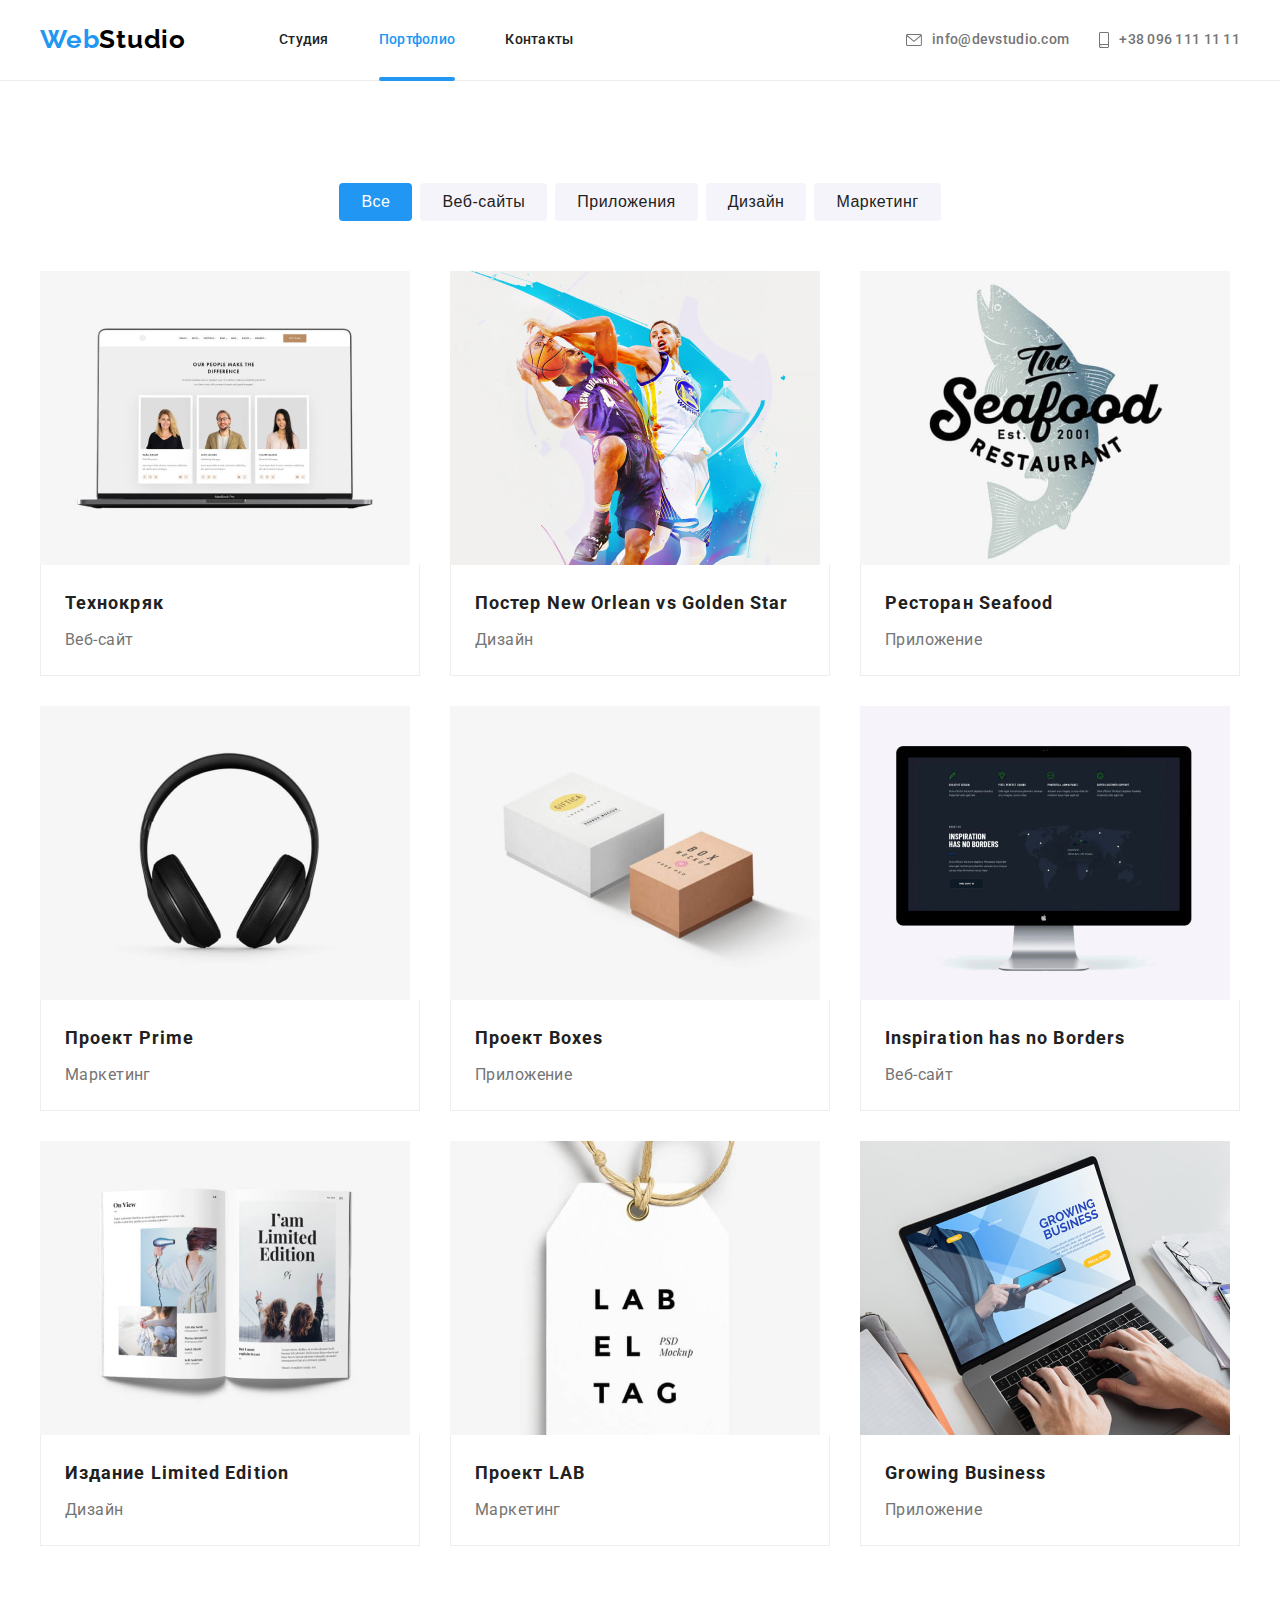
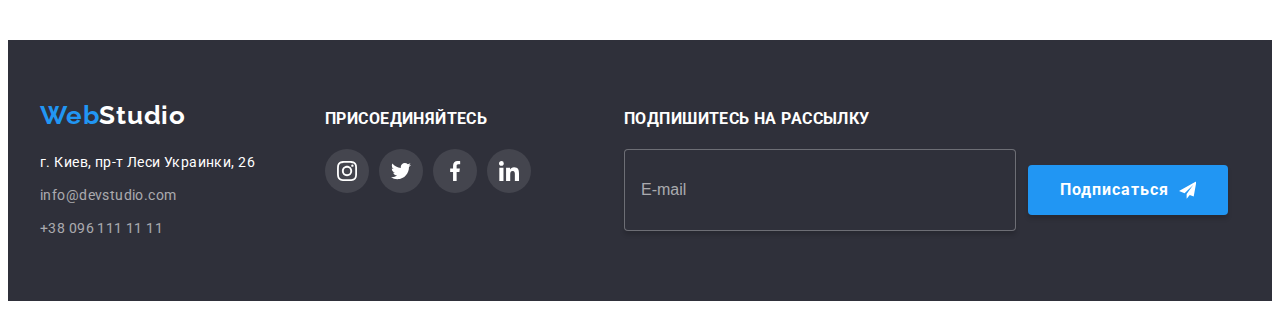
==== portfolio.html @ 5af69121 "Initial commit" ====
<!DOCTYPE html>
<html lang="ru">
  <head>
    <meta charset="UTF-8" />
    <meta http-equiv="X-UA-Compatible" content="IE=edge" />
    <meta name="viewport" content="width=device-width, initial-scale=1.0" />
    <title>Портфолио</title>
    <link rel="preconnect" href="https://fonts.googleapis.com" />
    <link rel="preconnect" href="https://fonts.gstatic.com" crossorigin />
    <link
      href="https://fonts.googleapis.com/css2?family=Raleway:wght@700&family=Roboto:wght@400;500;700;900&display=swap"
      rel="stylesheet"/>
    <link
      rel="stylesheet"
      href="https://cdnjs.cloudflare.com/ajax/libs/modern-normalize/1.1.0/modern-normalize.min.css"
      integrity="sha512-wpPYUAdjBVSE4KJnH1VR1HeZfpl1ub8YT/NKx4PuQ5NmX2tKuGu6U/JRp5y+Y8XG2tV+wKQpNHVUX03MfMFn9Q=="
      crossorigin="anonymous"
      referrerpolicy="no-referrer"/>
    <link rel="stylesheet" href="./css/styles.css">
  </head>
  <body>

    <!--Шапка страницы-->
    
    <header class="header">
      <div class="container main-nav flex">
        <nav class="navigation flex">
          <a href="./index.html" class="logo top">Web<span class="logo-header">Studio</span></a>
          <ul class="site-nav list flex">
            <li class="item"><a href="./index.html" class="navigation-link link ">Студия</a></li>
            <li class="item"><a href="./portfolio.html" class="navigation-link link header-current current">Портфолио</a></li>
            <li class="item"><a href="" class="navigation-link link">Контакты</a></li>
          </ul>
        </nav>
        <ul class="auth-nav list flex">
          <li class="item">
            <a class="header-contacts flex" href="mailto:info@devstudio.com" aria-label="Почта">
              <svg class="header-icon" width="16" height="12">
                <use href="./images/sprite.svg#envelope"></use>
              </svg>
              info@devstudio.com
            </a>
          </li>
          <li class="item">
            <a class="header-contacts flex" href="tel:+380961111111" aria-label="Телефон">
              <svg class="header-icon" width="10" height="16">
                <use href="./images/sprite.svg#smartphone"></use>
              </svg>
              +38 096 111 11 11
            </a>
          </li>
        </ul>
      </div>
    </header>
    <main>

      <!-- Portfolio-->

      <section class="section portfolio">

        <div class="container portfolio">
          <ul class="portfolio-section list flex">
            <li class="item"><button type="button" class="button current">Все</button></li>
            <li class="item"><button type="button" class="button">Веб-сайты</button></li>
            <li class="item"><button type="button" class="button">Приложения</button></li>
            <li class="item"><button type="button" class="button">Дизайн</button></li>
            <li class="item"><button type="button" class="button">Маркетинг</button></li>
          </ul>
      
      <h1 class="projects visually-hidden" >Проекты</h1> 
        <ul class="projects-title title flex">
          <li class="project-list">
            <a href="" class="project-link">
            <div class="card-thumb ">
              <img src="./images/portfolio/portfolio1.jpg" alt="Технокряк"  width="370" height="294" >
              <div class="card-overlay">
                <p class="text-card">Ресурс предлагает комплексные предложения с разным уровнем функционала и сервисов. Все это позволит посетителю получить исчерпывающие сведения о компании или частном лице.</p>
              </div>
            </div>
            
            <div class="project-card">
              <h2 class="title">Технокряк</h2>
              <p class="text">Веб-сайт</p>
            </div>
        
            </a>
          </li>
          <li class="project-list"> 
            <a href="" class="project-link">
            <div class="card-thumb">
              <img src="./images/portfolio/portfolio2.jpg" alt="Постер New Orlean vs Golden Star"  width="370" height="294" >
              <div class="card-overlay">
                <p class="text-card">Ресурс предлагает комплексные предложения с разным уровнем функционала и сервисов. Все это позволит посетителю получить исчерпывающие сведения о компании или частном лице.</p>
              </div>
            </div>  
           
            <div class="project-card">
              <h2 class="title">Постер New Orlean vs Golden Star</h2>
              <p class="text">Дизайн</p>
            </div>
          
            </a>
          </li>
          <li class="project-list"> 
            <a href="" class="project-link">
              <div class="card-thumb">
                <img src="./images/portfolio/portfolio3.jpg" alt="Ресторан Seafood"  width="370" height="294" >
                <div class="card-overlay">
                  <p class="text-card">Ресурс предлагает комплексные предложения с разным уровнем функционала и сервисов. Все это позволит посетителю получить исчерпывающие сведения о компании или частном лице.</p>
                </div>
              </div>
            
            <div class="project-card">
              <h2 class="title">Ресторан Seafood</h2>
              <p class="text">Приложение</p>
            </div>
    
        </a>
          </li>
          <li class="project-list"> 
            <a href="" class="project-link">
              <div class="card-thumb">
                <img src="./images/portfolio/portfolio4.jpg" alt="Проект Prime"  width="370" height="294" >
                <div class="card-overlay">
                  <p class="text-card">Ресурс предлагает комплексные предложения с разным уровнем функционала и сервисов. Все это позволит посетителю получить исчерпывающие сведения о компании или частном лице.</p>
                </div>
              </div>
            
            <div class="project-card">
              <h2 class="title">Проект Prime</h2>
              <p class="text">Маркетинг</p>
            </div>

        </a>
          </li>
          <li class="project-list"> 
            <a href="" class="project-link">
              <div class="card-thumb">
                <img src="./images/portfolio/portfolio5.jpg" alt="Проект Boxes"  width="370" height="294" >
                <div class="card-overlay">
                  <p class="text-card">Ресурс предлагает комплексные предложения с разным уровнем функционала и сервисов. Все это позволит посетителю получить исчерпывающие сведения о компании или частном лице.</p>
                </div>
              </div>
            
            <div class="project-card">
              <h2 class="title">Проект Boxes</h2>
              <p class="text">Приложение</p>
            </div>
   
        </a>
          </li>
          <li class="project-list"> 
            <a href="" class="project-link">
              <div class="card-thumb">
                <img src="./images/portfolio/portfolio6.jpg" alt="Inspiration has no Borders"  width="370" height="294" >
                <div class="card-overlay">
                  <p class="text-card">Ресурс предлагает комплексные предложения с разным уровнем функционала и сервисов. Все это позволит посетителю получить исчерпывающие сведения о компании или частном лице.</p>
                </div>
              </div>
            
            <div class="project-card">
              <h2 class="title">Inspiration has no Borders</h2>
              <p class="text">Веб-сайт</p>
            </div>
   
        </a>
          </li>
          <li class="project-list"> 
            <a href="" class="project-link">
              <div class="card-thumb">
                <img src="./images/portfolio/portfolio7.jpg" alt="Издание Limited Edition"  width="370" height="294" >
                <div class="card-overlay">
                  <p class="text-card">Ресурс предлагает комплексные предложения с разным уровнем функционала и сервисов. Все это позволит посетителю получить исчерпывающие сведения о компании или частном лице.</p>
                </div>
              </div>
            
            <div class="project-card">
              <h2 class="title">Издание Limited Edition</h2>
              <p class="text">Дизайн</p>
            </div>
    
        </a>
          </li>
          <li class="project-list"> 
            <a href="" class="project-link">
              <div class="card-thumb">
                <img src="./images/portfolio/portfolio8.jpg" alt="Проект LAB"  width="370" height="294" >
                <div class="card-overlay">
                  <p class="text-card">Ресурс предлагает комплексные предложения с разным уровнем функционала и сервисов. Все это позволит посетителю получить исчерпывающие сведения о компании или частном лице.</p>
                </div>
              </div>
            
            <div class="project-card">
              <h2 class="title">Проект LAB</h2>
              <p class="text">Маркетинг</p>
            </div>
     
        </a>
          </li>
          <li class="project-list"> 
            <a href="" class="project-link">
              <div class="card-thumb">
                <img src="./images/portfolio/portfolio9.jpg" alt="Growing Business"  width="370" height="294" >
                <div class="card-overlay">
                  <p class="text-card">Ресурс предлагает комплексные предложения с разным уровнем функционала и сервисов. Все это позволит посетителю получить исчерпывающие сведения о компании или частном лице.</p>
                </div>
              </div>
            
            <div class="project-card">
              <h2 class="title">Growing Business</h2>
              <p class="text">Приложение</p>
            </div>
        </a>
          </li>
        </ul>

        </div>
        
      </section>
    </main>

    <!--Подвал-->

    <footer class="footer">
      <div class="container container-footer flex">
        <div class="footer-contacts">
          <a href="./index.html" class="logo bottom">Web<span class="logo-footer">Studio</span> </a>
          <address class="address">
            <ul class="address-list list">
              <li class="item">
                <a
                  href="https://goo.gl/maps/zAYHQi1dGuUCyUKf9"
                  target="_blank"
                  rel="noreferrer noopener"
                  class="link"
                >
                  г. Киев, пр-т Леси Украинки, 26
                </a>
              </li>
              <li class="item">
                <a href="mailto:info@devstudio.com" class="list">info@devstudio.com</a>
              </li>
              <li class="item"><a href="tel:+380961111111" class="list">+38 096 111 11 11</a></li>
            </ul>
          </address>
        </div>
        <div class="footer socials">
          <h3 class="socials-title title">ПРИСОЕДИНЯЙТЕСЬ</h3>
          <ul class="socials-list list flex">
            <li class="socials-item">
              <a href="" class="socials-link flex" aria-label="Instagram-иконка">
                <svg class="socials-icon" width="20" height="20">
                  <use href="./images/sprite.svg#instagram"></use>
                </svg>
              </a>
            </li>
            <li class="socials-item">
              <a href="" class="socials-link flex" aria-label="Twitter-иконка">
                <svg class="socials-icon" width="20" height="20">
                  <use href="./images/sprite.svg#twitter"></use>
                </svg>
              </a>
            </li>
            <li class="socials-item">
              <a href="" class="socials-link flex" aria-label="Facebook-иконка">
                <svg class="socials-icon" width="20" height="20">
                  <use href="./images/sprite.svg#facebook"></use>
                </svg>
              </a>
            </li>
            <li class="socials-item">
              <a href="" class="socials-link flex" aria-label="linkedin-иконка">
                <svg class="socials-icon" width="20" height="20">
                  <use href="./images/sprite.svg#linkedin"></use>
                </svg>
              </a>
            </li>
          </ul>
        </div>
        <div class="footer-container">
          <h3 class="footer-form-title title">Подпишитесь на рассылку</h3>
          <form class="footer-form" name="footer-form">
            <label class="footer-label"></label>
            <input type="email" class="footer-input" name="footer-email" placeholder="E-mail">
            <button class="footer-button" type="submit">
              Подписаться
              <svg class="footer-form-icon" width="24" height="24">
                <use href="./images/sprite.svg#send"></use>
              </svg>
            </button>
          </form>
        </div>
     
      </div>
    </footer>
    <script>
      const { height: HeaderHeight } = document
        .querySelector(".header")
        .getBoundingClientRect();

      document.body.style.paddingTop = `${HeaderHeight}px`;
    </script>
    <script src="./js/modal.js"></script>
  </body>
</html>
---- css/styles.css ----
:root{
    /* Шрифты*/

    --font-family-logo: Raleway, sans-serif;
    --font-family-text: Roboto, sans-serif;

    /* Цвет текста */

    --primary-text-color: #212121;
    --title-text-color: #757575;
    --accent-color: #2196F3;
    --accent-white-color:  #FFFFFF;
    --footer-contacts-color: rgba(255, 255, 255, 0.6);
    --logo-text: #000000;

    /* Цвет фона */

    --primary-bgr-color:#2F303A;
    --secondary-bgr-color:#F5F4FA;
    --other-bgr-color: #E5E5E5; 
    --bgr-color-projects: #EEEEEE; 
    --color-button-hover: #188CE8;
    --line-color:#ECECEC;

    /* Карточки */
    --card-set-gap: 30px;

    /* Border */
    --border-icon:#AFB1B8;
    --border-modal: 1px solid rgba(33, 33, 33, 0.2);

    /* Иконки */
    --fill-icon: #AFB1B8;
    --fill-hover-color: #FFFFFF;
    --fill-bgr-hover:#2196F3;

    /* Анимация */
    --transition-duration: 250ms;
    --transition-timing-function: cubic-bezier(0.4, 0, 0.2, 1);

}

.container{
    width: 1200px;
    margin: 0 auto;
    padding: 0px 15px; 

}

body { color: var(--title-text-color);
    background-color:var(--accent-white-color);
    font-family: var(--font-family-text);
    letter-spacing: 0.03em;
    font-weight: 400;
    font-size: 14px;
    line-height: 1.14;

}

.list, .title, .text{
    list-style: none;
    margin: 0;
    padding: 0;
}
.section{
    padding-top: 94px;
    padding-bottom: 94px;
}
img{
    display: block;
    max-width: 100%;
    height: auto;
}
.logo, .link, .list{
    text-decoration: none;
}
/* Header */
.header{
    position: fixed;
    width: 100vw;
    top:0;
    left: 0;
    z-index: 5;

    background-color:var(--accent-white-color);
    border-bottom: 1px solid var(--line-color);
}


/* Логотип */


.logo{
    color:var(--accent-color) ;
    
    font-family: var(--font-family-logo);
    font-weight: 700;
    font-size: 26px;
    line-height: 1.19;
    letter-spacing: 0.03em;
}

.top{
    padding-top: 24px;
    padding-bottom: 25px;
    margin-right: 93px;

}

.logo-header{ color:var(--logo-text) ;}
.logo-footer{color:var(--accent-white-color) ; }

/* скрыть текст */

.visually-hidden {
    position: absolute;
    white-space: nowrap;
    width: 1px;
    height: 1px;
    overflow: hidden;
    border: 0;
    padding: 0;
    clip: rect(0 0 0 0);
    clip-path: inset(50%);
    margin: -1px;
  }

/* Навигация*/
.navigation{
    align-items: center;
}

.flex{
    display: flex;
}

.site-nav .item:not(:last-child){
    margin-right: 50px;

}

.navigation-link{
    position: relative;
    display: block;
    padding: 32px 0;

    color:var(--primary-text-color);
    font-weight: 500;
    letter-spacing: 0.02em;
    cursor: pointer;

    transition: color var(--transition-duration) var(--transition-timing-function);
}
.navigation-link:hover,
.navigation-link:focus {
    color:var(--accent-color);
}
.navigation-link.current{ 
    color: var(--accent-color);

}
/* Нижнє підчеркування */

.header-current::after{
    position: absolute;
    bottom: -1px;
    left: 0;


    content:'';
    display: block;
    width: 100%;
    height: 4px;
    background-color: var(--accent-color);
    border-radius: 2px;
}
/* Контакты*/

.auth-nav{
    margin-left: auto;
}

.auth-nav .item:not(:last-child){
    margin-right: 30px;
}


.header-contacts{
    padding: 32px 0;
    align-items: center;

    color: var(--title-text-color);
    text-decoration: none;
    font-weight: 500;
    letter-spacing: 0.02em;

    transition: color var(--transition-duration) var(--transition-timing-function);
}
.header-contacts:hover, 
.header-contacts:focus{
color: var(--accent-color);
}


.header-icon{
    fill: currentColor;
    margin-right: 10px;
    align-items: center;
    
}

/*Герой*/

.hero{
    max-width: 1600px;
    height: 600px;
    margin-left: auto;
    margin-right: auto;
    background-image:linear-gradient( rgba(47, 48, 58, 0.4), rgba(47, 48, 58, 0.4)), url(../images/hero/hero.jpg);
    background-repeat: no-repeat;
    background-position: center;
    background-size: cover;

    background-color: var(--primary-bgr-color);
    text-align: center;
    padding: 200px 0;
    
    

}
.hero-title{ 
    color: var(--accent-white-color);
    margin:0 auto 30px;
    width: 696px;

    font-weight: 900;
    font-size: 44px;
    line-height: 1.36;
    letter-spacing: 0.06em;
    text-transform: uppercase;
}
/* button */

.hero-button {
    min-width: 200px;
    display: inline-block;
    border-radius: 4px;
    padding: 10px 32px;
    border: none;
    box-shadow: 0px 4px 4px rgba(0, 0, 0, 0.15);

    color: var(--accent-white-color);
    background-color: var(--accent-color);
    cursor: pointer;
    font-family: var(--font-family-text);
    font-weight: 700;
    font-size: 16px;
    line-height: 1.88;
    align-items: center;
    letter-spacing: 0.06em;

    transition: background-color var(--transition-duration) var(--transition-timing-function);

}

.hero-button:hover,
.hero-button:focus { 
    background-color: var(--color-button-hover);
}

/* Модальное окно */

.backdrop{
    position: fixed;
    top: 0;
    left: 0;
    width: 100%;
    height: 100%;
    z-index: 7;

    background-color: rgba(0, 0, 0, 0.2);
    opacity: 1;

    transition: opacity var(--transition-duration) var(--transition-timing-function),
    visibility var(--transition-duration) var(--transition-timing-function);
   
}
.backdrop.is-hidden {
    opacity: 0;
    pointer-events: none;
    visibility: hidden;
}
.backdrop.is-hidden .modal{
    transform: translate(-50%, -50%) scale(0.5);
    opacity: 0;
}


.modal{
    position: absolute;
    top: 50%;
    left: 50%;
  
    width: 528px;
    height: 581px;

    background-color: var(--accent-white-color);
    border-radius: 4px;
    opacity: 1;

    transform: translate(-50%, -50%) scale(1.0);
    transition: transform var(--transition-duration) var(--transition-timing-function),
    opacity var(--transition-duration) var(--transition-timing-function);
    
}
.modal-button{
    position: absolute;
    top: 8px;
    right: 8px;

    display: flex;
    align-items: center;
    justify-content: center;
    padding: 0;

    width: 30px;
    height: 30px;

    border: 1px solid rgba(0, 0, 0, 0.1);
    border-radius: 50%;
    background-color: var(--accent-white-color);
    cursor: pointer;
    transition: color var(--transition-duration) var(--transition-timing-function);
    
}
.modal-button:hover,
.modal-button:focus{
    color: var(--accent-color);
    
}

.close-icon{
    fill: currentColor;
}

/* Формы */

.form{
   
    padding: 40px;

}

.modal-title{
    display: flex;
    justify-content: center;

    font-weight: 700;
    font-size: 20px;
    line-height: 1.15;
    text-align: center;
    color: var(--primary-text-color);

    margin-bottom: 12px;


}


.contact-form{
    display: flex;
    flex-direction: column;
    
}

.form-field{
    display: block;
    flex-direction: column;
    margin-bottom: 10px;

    transition: border-color var(--transition-duration) var(--transition-timing-function);
}


.form-label{
    display: block;
    text-align: left;
    font-weight: 400;
    font-size: 12px;
    line-height: 1.17;
    letter-spacing: 0.01em;
    margin-bottom: 5px;
}

.form-container{
    position: relative;
    display: block;
    /* display: flex; */
}

.form-input{
    display: block;
    width: 100%;
    height: 40px;
    padding: 12px 12px 12px 42px;

    color: var(--primary-text-color);
    border: var(--border-modal);
    border-radius: 4px;
    cursor: pointer;
    outline: transparent;
    transition: border-color var(--transition-duration) var(--transition-timing-function);
}


.form-field:hover .form-input,
.form-field:focus-within .form-input,
.form-comment:hover,
.form-comment:focus-within {
    border-color: var(--accent-color);   
}

.form-field:hover .modal-icon,
.form-field:focus-within .modal-icon{
    fill: var(--accent-color);
}


.modal-icon{
    position: absolute;
    top: 50%;
    left: 15px;
    cursor: pointer;
    transform: translateY(-50%);

    color: var(--primary-text-color);
    fill: currentColor;
    transition: fill var(--transition-duration) var(--transition-timing-function);
}


.form-comment{
    width: 100%;
    height: 120px;
    padding: 12px 16px;
    resize: none;
    border: var(--border-modal);
    border-radius: 4px;
    cursor: pointer;
    outline: transparent;
    transition: border var(--transition-duration) var(--transition-timing-function);
    
}
.form-comment::placeholder{
    color:rgba(117, 117, 117, 0.5);
}

/* Checkbox */

.form-checkbox{
    position: relative;
    display: flex;
    align-items: center;
    justify-content: center;
    cursor: pointer;
  
    margin-bottom: 30px;
}
.checkbox{
    position: absolute;
}

.vector-icon{
    display: inline-block;
    fill: var(--fill-hover-color);
    margin-right: 8px;

    border: 2px solid var(--primary-bgr-color);
    border-radius: 4px;
    transition: fill var(--transition-duration) var(--transition-timing-function),
    border-color var(--transition-duration) var(--transition-timing-function);
     
}
.checkbox:checked + .vector-icon{
    border-color: var(--fill-bgr-hover);
    background-color: var(--fill-bgr-hover);
    fill: var(--fill-hover-color);
    background-size: contain;
    background-origin:border-box;
}
.checkbox:hover ~ .vector-icon,
.checkbox:focus ~ .vector-icon{
    border-color: var(--fill-bgr-hover);
}

.checkbox-label{
    display: flex;
    align-items: center;
    justify-content: center;
    line-height: 1.71;
    color: var(--title-text-color);
    user-select: none;
}

.checkbox-link{
    color: var(--accent-color);
    text-decoration: underline;
}

/* Form-button */

.form-button{
display: inline-block;
width: 200px;
height: 50px;
align-items: center;
justify-content: center;
text-align: center;
border: none;
border-radius: 4px;
box-shadow: 0px 4px 4px rgba(0, 0, 0, 0.15);
padding: 10px 32px;
margin: auto;
cursor:pointer;

color: var(--accent-white-color);
background-color: var(--accent-color);

font-family: var(--font-family-text);
font-weight: 700;
font-size: 16px;
line-height: 1.88;
letter-spacing: 0.06em;

transition: background-color var(--transition-duration) var(--transition-timing-function);


}


.form-button:hover,
.form-button:focus { 
    background-color: var(--color-button-hover);
}



/* Особенности компании */

.section-title{
    color: var(--primary-text-color);
}
.feature-list .feature-title{
    color: var(--primary-text-color);
    font-weight: 700;
    font-size: 14px;
    text-transform: uppercase;
}

.feature-title{
    margin-bottom: 10px;
}


.feature-list .item:not(:last-child){
    margin-right: 30px;
}

.feature-list .text{
    color: var(--title-text-color);
    line-height: 1.71;

    width: 270px;
}
.feature-icon{
    display: flex;
    padding: 25px 100px;
    border-radius: 4px;
    margin-bottom: 30px;

    background-color: var(--secondary-bgr-color); 
    align-items: center;
    justify-content: center;
}

/* Чем мы занимаемся*/

.work {
    padding-top: 0;
}
.work-list{
    list-style: none;
}
.work-item{
    position: relative;
}
.work-item:not(:last-child){
    margin-right: 30px;
}

.work-title, .team-title { 
    margin-bottom: 50px;
    
    color: var(--primary-text-color);
    font-weight: 700;
    font-size: 36px;
    line-height: 1.17;
    text-align: center;
    }
.work-text{
    position: absolute;
    display: flex;
    font-weight: 700;

    width: 100%;
    height: 70px;
    margin: 0;
    bottom: 0;
    left: 0;

    align-items: center;
    justify-content: center;
    text-transform: uppercase;
    color: var(--accent-white-color);
    background-color: rgba(47, 48, 58, 0.8);
}


/* Наша команда */

.name-list{ 
    list-style: none;
}

.team { background-color: var(--secondary-bgr-color);}
.team-title{
    margin-bottom: 50px;
}

.name-title{ 
    margin-bottom: 10px;
}

.team-container{
    padding: 30px 0;
    text-align: center;
    border-radius: 0px 0px 4px 4px;
    background-color: var(--accent-white-color);
}

.name-list .item{
    box-shadow: 0px 1px 3px rgba(0, 0, 0, 0.12), 
    0px 1px 1px rgba(0, 0, 0, 0.14), 
    0px 2px 1px rgba(0, 0, 0, 0.2);
    border-radius: 0px 0px 4px 4px;
}

.name-list .item:not(:last-child){
    margin-right: 30px;
}

.name-list .name-title{ color: var(--primary-text-color);
    font-weight: 500;
    font-size: 16px;
    line-height: 1.19;
    }

.name-list .text{ color: var(--title-text-color);
    font-size: 16px;
    line-height: 1.19;

    margin-bottom: 16px;
}

/* Иконки */
.team-list{
    display: flex;
    justify-content: center;
    align-items: center;
}

.team-item:not(:last-child){
    margin-right: 10px;
}

.team-link{
  
    display: flex;
    align-items: center;
    justify-content: center;

    color: var(--fill-icon) ;
    
    width: 44px;
    height: 44px;
    border-radius: 50%;

    transition: color var(--transition-duration) var(--transition-timing-function),
    background-color var(--transition-duration) var(--transition-timing-function);
}
.team-link:hover, 
.team-link:focus{
    background-color: var(--fill-bgr-hover);
    color:var(--fill-hover-color);
}

.team-icon{
    fill: currentColor;
    transition: fill var(--transition-duration) var(--transition-timing-function);
}

    /* Постоянные клиенты */

.client-title{
    text-align: center;
    color: var(--primary-text-color);
    font-weight: 700;
    font-size: 36px;
    line-height: 1.17;

    margin-bottom: 50px;
}
.client-list{
    list-style: none;
    padding: 0;
    margin: 0;
}


.client-item:not(:last-child){
    margin-right: 30px;
}

.client-link{
    display: flex;
    color: var(--fill-icon);
    
    border: 1px solid var(--border-icon);
    border-radius: 4px;
    width: 170px;
    height: 92px;
    cursor: pointer;
    
    align-items: center;
    justify-content: center;
    transition: color var(--transition-duration) var(--transition-timing-function),
    border var(--transition-duration) var(--transition-timing-function);
   
}
.client-link:hover,
.client-link:focus{
    color:var(--fill-bgr-hover);
    border: 1px solid var(--fill-bgr-hover);
}

.client-icon{
    align-items: center;
    justify-content: center;
    fill: currentColor;
    transition: fill var(--transition-duration) var(--transition-timing-function);
}


    /* Футер */

.footer{
    padding: 60px 0;

    background-color: var(--primary-bgr-color);
}
.container-footer{
    align-items: baseline;
}
.footer-contacts{
    margin-right: 70px;
}
.address{
    margin-top: 20px;
}


.address-list .item:not(:last-child){
    margin-bottom: 9px;
}

.address-list{ 
   
    font-style: normal;
    list-style: none;
    line-height: 1.71;
}
.address-list .link{
    color: var(--accent-white-color);

    transition: color var(--transition-duration) var(--transition-timing-function);
   
}
.address-list .list{ color: var(--footer-contacts-color);
    text-decoration: none;
    
    transition: color var(--transition-duration) var(--transition-timing-function);
}

.address-list .link:hover,
.address-list .link:focus{ color: var(--accent-color);}


.address-list .list:hover,
.address-list .list:focus{ color: var(--accent-color);}

/* Socials-icon */
/* .footer-socials{
    margin-right: 93px;
} */

.socials{
    padding: 0;
    margin-right: 93px;
}


.socials-title{
    font-weight: 700; 
    color: var(--accent-white-color);
    text-transform: uppercase;

    margin-bottom: 20px;
}

.socials-item:not(:last-child){
    margin-right: 10px;
    
}
.socials-link{

    width: 44px;
    height: 44px;
    border-radius: 50%;
    background-color: rgba(255, 255, 255, 0.1);

    align-items: center;
    justify-content: center;

    transition: background-color var(--transition-duration) var(--transition-timing-function);
}
.socials-link:hover,
.socials-link:focus{
    background-color:var(--fill-bgr-hover);
}

.socials-icon{
    fill: var(--fill-hover-color);
}

/* Footer form */

.footer-form-title{
    display: block;
    font-weight: 700; 
    line-height: 1.14;
    color: var(--accent-white-color);
    text-transform: uppercase;
    margin-bottom: 20px;
   
}
.footer-form{
    display: flex;
    align-items: center;
    /* margin: 0;
    padding: 0; */
}

.footer-input{
    width: 358px;
    height: 50px;
    margin-right: 12px;
    padding: 15px 16px;

    font-size: 16px;
    line-height: 1.25;
    
    color: var(--accent-white-color);
    background-color: var(--primary-bgr-color);
    cursor: pointer;
    outline: transparent;


    border: 1px solid rgba(255, 255, 255, 0.3);
    box-shadow: 0px 4px 4px rgba(0, 0, 0, 0.15);
    border-radius: 4px;
    transition: border var(--transition-duration) var(--transition-timing-function);
}
.footer-input:hover,
.footer-input:focus{
    border-color: var(--color-button-hover);
}

.footer-input::placeholder{
        color: rgba(255, 255, 255, 0.6);
}


.footer-button{
    display: flex;
    align-items: center;
    justify-content: center;
    width: 200px;
    height: 50px;
    
    border-radius: 4px;
    padding: 10px 32px;
    border: none;
    box-shadow: 0px 4px 4px rgba(0, 0, 0, 0.15);

    color: var(--accent-white-color);
    background-color: var(--accent-color);
    cursor: pointer;
    font-family: var(--font-family-text);
    font-weight: 700;
    font-size: 16px;
    line-height: 1.88;
    align-items: center;
    letter-spacing: 0.06em;

    transition: background-color var(--transition-duration) var(--transition-timing-function);

}

.footer-button:hover,
.footer-button:focus { 
    background-color: var(--color-button-hover);
}
.footer-form-icon{
    margin-left: 10px;
    fill: currentColor;
}

/* Portfolio */

.portfolio-section {
    margin-bottom: 50px;
    justify-content: center;
}

.portfolio-section .item:not(:last-child){
    margin-right: 8px;
}

.portfolio-section .button{ color: var(--primary-text-color);
    border-radius: 4px;
    padding: 6px 22px;
    border: none;
    cursor: pointer;
    letter-spacing: 0.03em;
    
    background-color: var(--secondary-bgr-color);
    font-weight: 500;
    font-size: 16px;
    line-height: 1.62;

    transition: color var(--transition-duration) var(--transition-timing-function),
    background-color var(--transition-duration) var(--transition-timing-function),
    box-shadow var(--transition-duration) var(--transition-timing-function);
}

.portfolio-section .button:hover, 
.portfolio-section .button:focus { color: var(--accent-white-color);
    background-color: var(--accent-color);
    box-shadow: 0px 3px 1px rgba(0, 0, 0, 0.1), 0px 1px 2px rgba(0, 0, 0, 0.08), 0px 2px 2px rgba(0, 0, 0, 0.12);}

.portfolio-section .button.current {  color: var(--accent-white-color);
    background-color: var(--accent-color);}

.projects-title {
    flex-wrap: wrap;
   
}

.project-list{
    flex-basis: calc((100% - 60px) /3);
    margin-right: 30px;
    margin-bottom: 30px;

    background-color: var(--accent-white-color);
}

.project-list:nth-child(3n){
    margin-right: 0;
}

.project-list:nth-last-child(-n + 3){
    margin-bottom: 0;
}

.project-list .project-link {
    text-decoration: none;
}

.project-list .title { color: var(--primary-text-color);
    font-weight: 700;
    font-size: 18px;
    line-height: 2;
    letter-spacing: 0.06em;
}

.project-list .text { color: var(--title-text-color);
    font-size: 16px;
    line-height: 1.88;
}



.project-link{
    display: block;

    transition: box-shadow var(--transition-duration) var(--transition-timing-function);
    
}

.project-link:hover,
.project-link:focus{
    box-shadow: 0px 1px 1px rgba(0, 0, 0, 0.12), 0px 4px 4px rgba(0, 0, 0, 0.06), 1px 4px 6px rgba(0, 0, 0, 0.16);
}

.project-link:hover .card-overlay,
.project-link:focus .card-overlay{
    transform: translateY(0);
}
/* Card-thumb*/

.card-thumb{
    position: relative;
    overflow: hidden;

}


.card-overlay{
    position: absolute;
    top: 0;
    left: 0;

    width: 100%;
    height: 100%;
    padding: 63px 24px;


    display: flex;
    align-items: center;
    justify-content: center;

    color: var(--accent-white-color);
    background-color: rgba(33, 150, 243, 0.9);

    transform: translateY(100%);
    transition: transform var(--transition-duration) var(--transition-timing-function);

}

.text-card{
    margin: 0;

    font-size: 18px;
    line-height: 1.55;
    
}

.project-card{
    padding: 20px 24px;
    border-right: 1px solid var(--bgr-color-projects);
    border-bottom: 1px solid var(--bgr-color-projects);
    border-left: 1px solid var(--bgr-color-projects);
}

.project-card .title{
    margin-bottom: 4px;
}
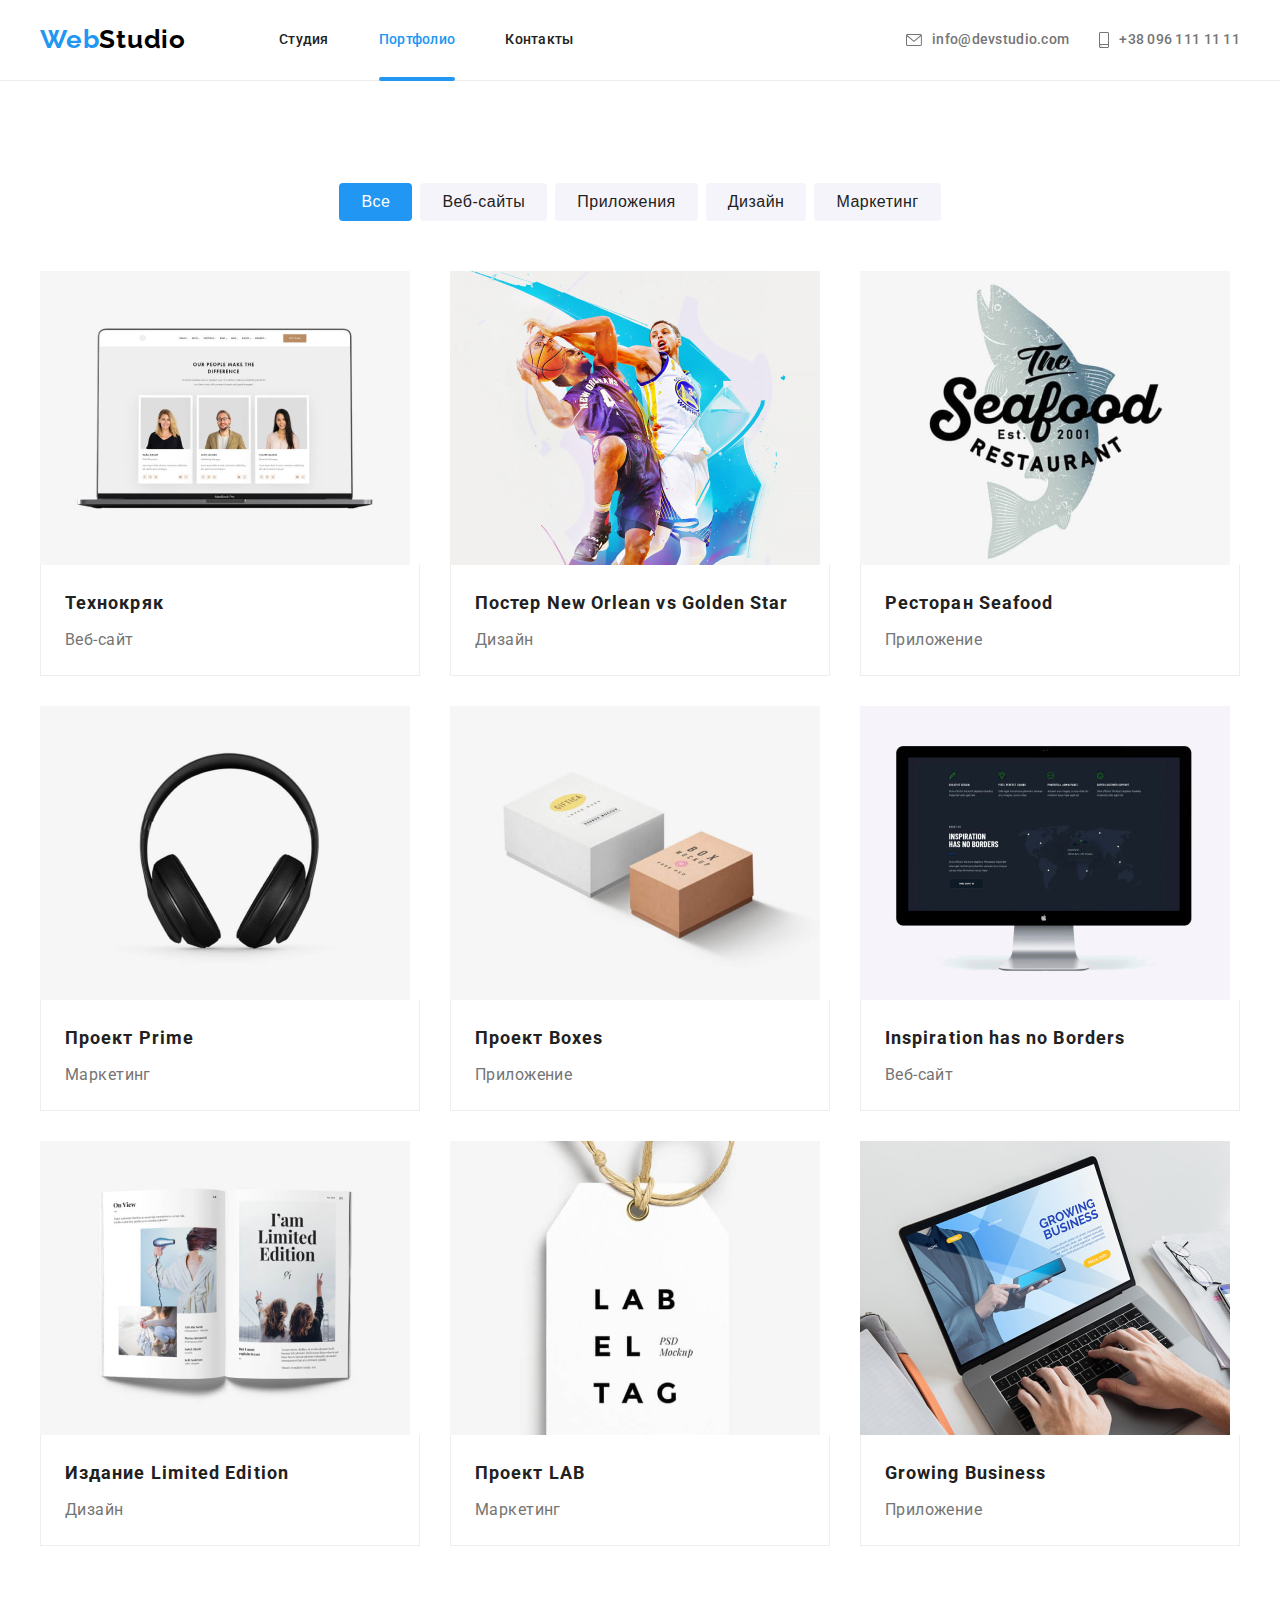
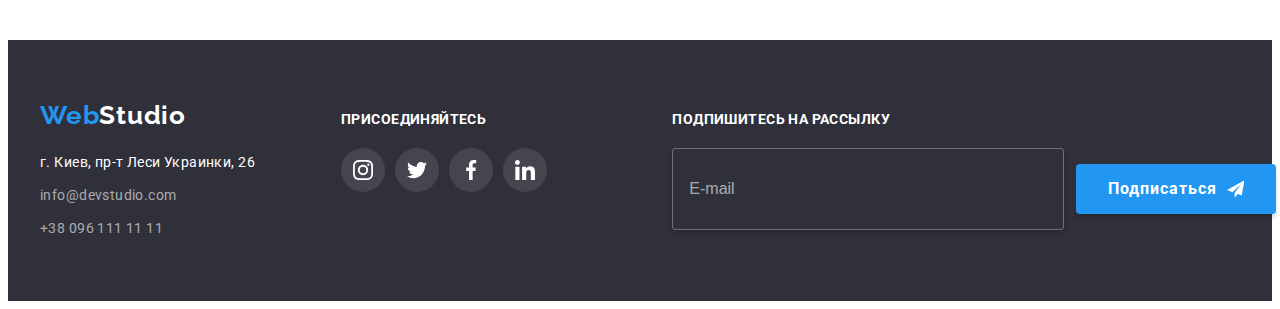
==== commit 532a1a30: "Використала методологію БЕМ" ====
--- a/portfolio.html
+++ b/portfolio.html
@@ -23,27 +23,27 @@
     <!--Шапка страницы-->
     
     <header class="header">
-      <div class="container main-nav flex">
-        <nav class="navigation flex">
-          <a href="./index.html" class="logo top">Web<span class="logo-header">Studio</span></a>
-          <ul class="site-nav list flex">
-            <li class="item"><a href="./index.html" class="navigation-link link ">Студия</a></li>
-            <li class="item"><a href="./portfolio.html" class="navigation-link link header-current current">Портфолио</a></li>
-            <li class="item"><a href="" class="navigation-link link">Контакты</a></li>
+      <div class="container header__container">
+        <nav class="navigation">
+          <a href="./index.html" class="navigation__logo navigation__logo--top">Web<span class="navigation__logo navigation__logo--header">Studio</span></a>
+          <ul class="navigation__list list">
+            <li class="navigation__item"><a href="./index.html" class="navigation__link link ">Студия</a></li>
+            <li class="navigation__item"><a href="./portfolio.html" class="navigation__link link navigation__link--header-current current">Портфолио</a></li>
+            <li class="navigation__item"><a href="" class="navigation__link link">Контакты</a></li>
           </ul>
         </nav>
-        <ul class="auth-nav list flex">
-          <li class="item">
-            <a class="header-contacts flex" href="mailto:info@devstudio.com" aria-label="Почта">
-              <svg class="header-icon" width="16" height="12">
+        <ul class="auth-nav list">
+          <li class="auth-nav__item">
+            <a class="auth-nav__link" href="mailto:info@devstudio.com" aria-label="Почта">
+              <svg class="auth-nav__icon" width="16" height="12">
                 <use href="./images/sprite.svg#envelope"></use>
               </svg>
               info@devstudio.com
             </a>
           </li>
-          <li class="item">
-            <a class="header-contacts flex" href="tel:+380961111111" aria-label="Телефон">
-              <svg class="header-icon" width="10" height="16">
+          <li class="auth-nav__item">
+            <a class="auth-nav__link" href="tel:+380961111111" aria-label="Телефон">
+              <svg class="auth-nav__icon" width="10" height="16">
                 <use href="./images/sprite.svg#smartphone"></use>
               </svg>
               +38 096 111 11 11
@@ -58,157 +58,157 @@
 
       <section class="section portfolio">
 
-        <div class="container portfolio">
+        <div class="container">
           <ul class="portfolio-section list flex">
-            <li class="item"><button type="button" class="button current">Все</button></li>
-            <li class="item"><button type="button" class="button">Веб-сайты</button></li>
-            <li class="item"><button type="button" class="button">Приложения</button></li>
-            <li class="item"><button type="button" class="button">Дизайн</button></li>
-            <li class="item"><button type="button" class="button">Маркетинг</button></li>
+            <li class="portfolio-section__item"><button type="button" class="portfolio-section__button portfolio-section__button--current">Все</button></li>
+            <li class="portfolio-section__item"><button type="button" class="portfolio-section__button">Веб-сайты</button></li>
+            <li class="portfolio-section__item"><button type="button" class="portfolio-section__button">Приложения</button></li>
+            <li class="portfolio-section__item"><button type="button" class="portfolio-section__button">Дизайн</button></li>
+            <li class="portfolio-section__item"><button type="button" class="portfolio-section__button">Маркетинг</button></li>
           </ul>
       
       <h1 class="projects visually-hidden" >Проекты</h1> 
-        <ul class="projects-title title flex">
-          <li class="project-list">
-            <a href="" class="project-link">
-            <div class="card-thumb ">
+        <ul class="projects__title title flex">
+          <li class="projects__list">
+            <a href="" class="projects__link">
+            <div class="card-thumb">
               <img src="./images/portfolio/portfolio1.jpg" alt="Технокряк"  width="370" height="294" >
-              <div class="card-overlay">
-                <p class="text-card">Ресурс предлагает комплексные предложения с разным уровнем функционала и сервисов. Все это позволит посетителю получить исчерпывающие сведения о компании или частном лице.</p>
-              </div>
-            </div>
-            
-            <div class="project-card">
-              <h2 class="title">Технокряк</h2>
-              <p class="text">Веб-сайт</p>
+              <div class="card-thumb__card-overlay">
+                <p class="card-thumb__text-card">Ресурс предлагает комплексные предложения с разным уровнем функционала и сервисов. Все это позволит посетителю получить исчерпывающие сведения о компании или частном лице.</p>
+              </div>
+            </div>
+            
+            <div class="project-card">
+              <h2 class="project-card__title">Технокряк</h2>
+              <p class="project-card__text">Веб-сайт</p>
             </div>
         
             </a>
           </li>
-          <li class="project-list"> 
-            <a href="" class="project-link">
+          <li class="projects__list"> 
+            <a href="" class="projects__link">
             <div class="card-thumb">
               <img src="./images/portfolio/portfolio2.jpg" alt="Постер New Orlean vs Golden Star"  width="370" height="294" >
-              <div class="card-overlay">
-                <p class="text-card">Ресурс предлагает комплексные предложения с разным уровнем функционала и сервисов. Все это позволит посетителю получить исчерпывающие сведения о компании или частном лице.</p>
+              <div class="card-thumb__card-overlay">
+                <p class="card-thumb__text-card">Ресурс предлагает комплексные предложения с разным уровнем функционала и сервисов. Все это позволит посетителю получить исчерпывающие сведения о компании или частном лице.</p>
               </div>
             </div>  
            
             <div class="project-card">
-              <h2 class="title">Постер New Orlean vs Golden Star</h2>
-              <p class="text">Дизайн</p>
+              <h2 class="project-card__title">Постер New Orlean vs Golden Star</h2>
+              <p class="project-card__text">Дизайн</p>
             </div>
           
             </a>
           </li>
-          <li class="project-list"> 
-            <a href="" class="project-link">
+          <li class="projects__list"> 
+            <a href="" class="projects__link">
               <div class="card-thumb">
                 <img src="./images/portfolio/portfolio3.jpg" alt="Ресторан Seafood"  width="370" height="294" >
-                <div class="card-overlay">
-                  <p class="text-card">Ресурс предлагает комплексные предложения с разным уровнем функционала и сервисов. Все это позволит посетителю получить исчерпывающие сведения о компании или частном лице.</p>
-                </div>
-              </div>
-            
-            <div class="project-card">
-              <h2 class="title">Ресторан Seafood</h2>
-              <p class="text">Приложение</p>
+                <div class="card-thumb__card-overlay">
+                  <p class="card-thumb__text-card">Ресурс предлагает комплексные предложения с разным уровнем функционала и сервисов. Все это позволит посетителю получить исчерпывающие сведения о компании или частном лице.</p>
+                </div>
+              </div>
+            
+            <div class="project-card">
+              <h2 class="project-card__title">Ресторан Seafood</h2>
+              <p class="project-card__text">Приложение</p>
             </div>
     
         </a>
           </li>
-          <li class="project-list"> 
-            <a href="" class="project-link">
+          <li class="projects__list"> 
+            <a href="" class="projects__link">
               <div class="card-thumb">
                 <img src="./images/portfolio/portfolio4.jpg" alt="Проект Prime"  width="370" height="294" >
-                <div class="card-overlay">
-                  <p class="text-card">Ресурс предлагает комплексные предложения с разным уровнем функционала и сервисов. Все это позволит посетителю получить исчерпывающие сведения о компании или частном лице.</p>
-                </div>
-              </div>
-            
-            <div class="project-card">
-              <h2 class="title">Проект Prime</h2>
-              <p class="text">Маркетинг</p>
-            </div>
-
-        </a>
-          </li>
-          <li class="project-list"> 
-            <a href="" class="project-link">
+                <div class="card-thumb__card-overlay">
+                  <p class="card-thumb__text-card">Ресурс предлагает комплексные предложения с разным уровнем функционала и сервисов. Все это позволит посетителю получить исчерпывающие сведения о компании или частном лице.</p>
+                </div>
+              </div>
+            
+            <div class="project-card">
+              <h2 class="project-card__title">Проект Prime</h2>
+              <p class="project-card__text">Маркетинг</p>
+            </div>
+
+        </a>
+          </li>
+          <li class="projects__list"> 
+            <a href="" class="projects__link">
               <div class="card-thumb">
                 <img src="./images/portfolio/portfolio5.jpg" alt="Проект Boxes"  width="370" height="294" >
-                <div class="card-overlay">
-                  <p class="text-card">Ресурс предлагает комплексные предложения с разным уровнем функционала и сервисов. Все это позволит посетителю получить исчерпывающие сведения о компании или частном лице.</p>
-                </div>
-              </div>
-            
-            <div class="project-card">
-              <h2 class="title">Проект Boxes</h2>
-              <p class="text">Приложение</p>
+                <div class="card-thumb__card-overlay">
+                  <p class="card-thumb__text-card">Ресурс предлагает комплексные предложения с разным уровнем функционала и сервисов. Все это позволит посетителю получить исчерпывающие сведения о компании или частном лице.</p>
+                </div>
+              </div>
+            
+            <div class="project-card">
+              <h2 class="project-card__title">Проект Boxes</h2>
+              <p class="project-card__text">Приложение</p>
             </div>
    
         </a>
           </li>
-          <li class="project-list"> 
-            <a href="" class="project-link">
+          <li class="projects__list"> 
+            <a href="" class="projects__link">
               <div class="card-thumb">
                 <img src="./images/portfolio/portfolio6.jpg" alt="Inspiration has no Borders"  width="370" height="294" >
-                <div class="card-overlay">
-                  <p class="text-card">Ресурс предлагает комплексные предложения с разным уровнем функционала и сервисов. Все это позволит посетителю получить исчерпывающие сведения о компании или частном лице.</p>
-                </div>
-              </div>
-            
-            <div class="project-card">
-              <h2 class="title">Inspiration has no Borders</h2>
-              <p class="text">Веб-сайт</p>
+                <div class="card-thumb__card-overlay">
+                  <p class="card-thumb__text-card">Ресурс предлагает комплексные предложения с разным уровнем функционала и сервисов. Все это позволит посетителю получить исчерпывающие сведения о компании или частном лице.</p>
+                </div>
+              </div>
+            
+            <div class="project-card">
+              <h2 class="project-card__title">Inspiration has no Borders</h2>
+              <p class="project-card__text">Веб-сайт</p>
             </div>
    
         </a>
           </li>
-          <li class="project-list"> 
-            <a href="" class="project-link">
+          <li class="projects__list"> 
+            <a href="" class="projects__link">
               <div class="card-thumb">
                 <img src="./images/portfolio/portfolio7.jpg" alt="Издание Limited Edition"  width="370" height="294" >
-                <div class="card-overlay">
-                  <p class="text-card">Ресурс предлагает комплексные предложения с разным уровнем функционала и сервисов. Все это позволит посетителю получить исчерпывающие сведения о компании или частном лице.</p>
-                </div>
-              </div>
-            
-            <div class="project-card">
-              <h2 class="title">Издание Limited Edition</h2>
-              <p class="text">Дизайн</p>
+                <div class="card-thumb__card-overlay">
+                  <p class="card-thumb__text-card">Ресурс предлагает комплексные предложения с разным уровнем функционала и сервисов. Все это позволит посетителю получить исчерпывающие сведения о компании или частном лице.</p>
+                </div>
+              </div>
+            
+            <div class="project-card">
+              <h2 class="project-card__title">Издание Limited Edition</h2>
+              <p class="project-card__text">Дизайн</p>
             </div>
     
         </a>
           </li>
-          <li class="project-list"> 
-            <a href="" class="project-link">
+          <li class="projects__list"> 
+            <a href="" class="projects__link">
               <div class="card-thumb">
                 <img src="./images/portfolio/portfolio8.jpg" alt="Проект LAB"  width="370" height="294" >
-                <div class="card-overlay">
-                  <p class="text-card">Ресурс предлагает комплексные предложения с разным уровнем функционала и сервисов. Все это позволит посетителю получить исчерпывающие сведения о компании или частном лице.</p>
-                </div>
-              </div>
-            
-            <div class="project-card">
-              <h2 class="title">Проект LAB</h2>
-              <p class="text">Маркетинг</p>
+                <div class="card-thumb__card-overlay">
+                  <p class="card-thumb__text-card">Ресурс предлагает комплексные предложения с разным уровнем функционала и сервисов. Все это позволит посетителю получить исчерпывающие сведения о компании или частном лице.</p>
+                </div>
+              </div>
+            
+            <div class="project-card">
+              <h2 class="project-card__title">Проект LAB</h2>
+              <p class="project-card__text">Маркетинг</p>
             </div>
      
         </a>
           </li>
-          <li class="project-list"> 
-            <a href="" class="project-link">
+          <li class="projects__list"> 
+            <a href="" class="projects__link">
               <div class="card-thumb">
                 <img src="./images/portfolio/portfolio9.jpg" alt="Growing Business"  width="370" height="294" >
-                <div class="card-overlay">
-                  <p class="text-card">Ресурс предлагает комплексные предложения с разным уровнем функционала и сервисов. Все это позволит посетителю получить исчерпывающие сведения о компании или частном лице.</p>
-                </div>
-              </div>
-            
-            <div class="project-card">
-              <h2 class="title">Growing Business</h2>
-              <p class="text">Приложение</p>
+                <div class="card-thumb__card-overlay">
+                  <p class="card-thumb__text-card">Ресурс предлагает комплексные предложения с разным уровнем функционала и сервисов. Все это позволит посетителю получить исчерпывающие сведения о компании или частном лице.</p>
+                </div>
+              </div>
+            
+            <div class="project-card">
+              <h2 class="project-card__title">Growing Business</h2>
+              <p class="project-card__text">Приложение</p>
             </div>
         </a>
           </li>
@@ -222,69 +222,70 @@
     <!--Подвал-->
 
     <footer class="footer">
-      <div class="container container-footer flex">
-        <div class="footer-contacts">
-          <a href="./index.html" class="logo bottom">Web<span class="logo-footer">Studio</span> </a>
-          <address class="address">
+      <div class="footer__container container">
+        <div class="footer__contacts">
+          <a href="./index.html" class="navigation__logo">Web<span class="navigation__logo navigation__logo--footer">Studio</span> </a>
+          <address class="footer__address">
             <ul class="address-list list">
-              <li class="item">
+              <li class="address-list__item">
                 <a
                   href="https://goo.gl/maps/zAYHQi1dGuUCyUKf9"
                   target="_blank"
                   rel="noreferrer noopener"
-                  class="link"
+                  class="address-list__link link"
                 >
                   г. Киев, пр-т Леси Украинки, 26
                 </a>
               </li>
-              <li class="item">
-                <a href="mailto:info@devstudio.com" class="list">info@devstudio.com</a>
+              <li class="address-list__item">
+                <a href="mailto:info@devstudio.com" class="address-list__list">info@devstudio.com</a>
               </li>
-              <li class="item"><a href="tel:+380961111111" class="list">+38 096 111 11 11</a></li>
+              <li class="address-list__item">
+                <a href="tel:+380961111111" class="address-list__list">+38 096 111 11 11</a></li>
             </ul>
           </address>
         </div>
-        <div class="footer socials">
-          <h3 class="socials-title title">ПРИСОЕДИНЯЙТЕСЬ</h3>
-          <ul class="socials-list list flex">
-            <li class="socials-item">
-              <a href="" class="socials-link flex" aria-label="Instagram-иконка">
-                <svg class="socials-icon" width="20" height="20">
+        <div class="footer__socials">
+          <p class="footer__socials footer__socials--title title">Присоединяйтесь</p>
+          <ul class="socials list flex">
+            <li class="socials__item">
+              <a href="" class="socials__link flex" aria-label="Instagram-иконка">
+                <svg class="socials__icon" width="20" height="20">
                   <use href="./images/sprite.svg#instagram"></use>
                 </svg>
               </a>
             </li>
-            <li class="socials-item">
-              <a href="" class="socials-link flex" aria-label="Twitter-иконка">
-                <svg class="socials-icon" width="20" height="20">
+            <li class="socials__item">
+              <a href="" class="socials__link flex" aria-label="Twitter-иконка">
+                <svg class="socials__icon" width="20" height="20">
                   <use href="./images/sprite.svg#twitter"></use>
                 </svg>
               </a>
             </li>
-            <li class="socials-item">
-              <a href="" class="socials-link flex" aria-label="Facebook-иконка">
-                <svg class="socials-icon" width="20" height="20">
+            <li class="socials__item">
+              <a href="" class="socials__link flex" aria-label="Facebook-иконка">
+                <svg class="socials__icon" width="20" height="20">
                   <use href="./images/sprite.svg#facebook"></use>
                 </svg>
               </a>
             </li>
-            <li class="socials-item">
-              <a href="" class="socials-link flex" aria-label="linkedin-иконка">
-                <svg class="socials-icon" width="20" height="20">
+            <li class="socials__item">
+              <a href="" class="socials__link flex" aria-label="linkedin-иконка">
+                <svg class="socials__icon" width="20" height="20">
                   <use href="./images/sprite.svg#linkedin"></use>
                 </svg>
               </a>
             </li>
           </ul>
         </div>
-        <div class="footer-container">
-          <h3 class="footer-form-title title">Подпишитесь на рассылку</h3>
-          <form class="footer-form" name="footer-form">
-            <label class="footer-label"></label>
-            <input type="email" class="footer-input" name="footer-email" placeholder="E-mail">
-            <button class="footer-button" type="submit">
+        <div class="footer__section">
+          <p class="footer__section footer__section--title title">Подпишитесь на рассылку</p>
+          <form class="footer-form" >
+            <label class="footer-form__label"></label>
+            <input type="email" class="footer-form__input" name="footer-email" placeholder="E-mail">
+            <button class="footer-form__button" type="submit">
               Подписаться
-              <svg class="footer-form-icon" width="24" height="24">
+              <svg class="footer-form__icon" width="24" height="24">
                 <use href="./images/sprite.svg#send"></use>
               </svg>
             </button>
--- a/css/styles.css
+++ b/css/styles.css
@@ -1,4 +1,4 @@
-:root{
+:root {
     /* Шрифты*/
 
     --font-family-logo: Raleway, sans-serif;
@@ -9,30 +9,30 @@
     --primary-text-color: #212121;
     --title-text-color: #757575;
     --accent-color: #2196F3;
-    --accent-white-color:  #FFFFFF;
+    --accent-white-color: #FFFFFF;
     --footer-contacts-color: rgba(255, 255, 255, 0.6);
     --logo-text: #000000;
 
     /* Цвет фона */
 
-    --primary-bgr-color:#2F303A;
-    --secondary-bgr-color:#F5F4FA;
-    --other-bgr-color: #E5E5E5; 
-    --bgr-color-projects: #EEEEEE; 
+    --primary-bgr-color: #2F303A;
+    --secondary-bgr-color: #F5F4FA;
+    --other-bgr-color: #E5E5E5;
+    --bgr-color-projects: #EEEEEE;
     --color-button-hover: #188CE8;
-    --line-color:#ECECEC;
+    --line-color: #ECECEC;
 
     /* Карточки */
     --card-set-gap: 30px;
 
     /* Border */
-    --border-icon:#AFB1B8;
+    --border-icon: #AFB1B8;
     --border-modal: 1px solid rgba(33, 33, 33, 0.2);
 
     /* Иконки */
     --fill-icon: #AFB1B8;
     --fill-hover-color: #FFFFFF;
-    --fill-bgr-hover:#2196F3;
+    --fill-bgr-hover: #2196F3;
 
     /* Анимация */
     --transition-duration: 250ms;
@@ -40,15 +40,16 @@
 
 }
 
-.container{
+.container {
     width: 1200px;
     margin: 0 auto;
-    padding: 0px 15px; 
-
-}
-
-body { color: var(--title-text-color);
-    background-color:var(--accent-white-color);
+    padding: 0px 15px;
+
+}
+
+body {
+    color: var(--title-text-color);
+    background-color: var(--accent-white-color);
     font-family: var(--font-family-text);
     letter-spacing: 0.03em;
     font-weight: 400;
@@ -57,58 +58,33 @@
 
 }
 
-.list, .title, .text{
+.list,
+.title,
+.text {
     list-style: none;
     margin: 0;
     padding: 0;
 }
-.section{
+
+.section {
     padding-top: 94px;
     padding-bottom: 94px;
 }
-img{
+
+img {
     display: block;
     max-width: 100%;
     height: auto;
 }
-.logo, .link, .list{
+
+.link,
+.list {
     text-decoration: none;
 }
-/* Header */
-.header{
-    position: fixed;
-    width: 100vw;
-    top:0;
-    left: 0;
-    z-index: 5;
-
-    background-color:var(--accent-white-color);
-    border-bottom: 1px solid var(--line-color);
-}
-
-
-/* Логотип */
-
-
-.logo{
-    color:var(--accent-color) ;
-    
-    font-family: var(--font-family-logo);
-    font-weight: 700;
-    font-size: 26px;
-    line-height: 1.19;
-    letter-spacing: 0.03em;
-}
-
-.top{
-    padding-top: 24px;
-    padding-bottom: 25px;
-    margin-right: 93px;
-
-}
-
-.logo-header{ color:var(--logo-text) ;}
-.logo-footer{color:var(--accent-white-color) ; }
+
+.flex {
+    display: flex;
+}
 
 /* скрыть текст */
 
@@ -123,69 +99,126 @@
     clip: rect(0 0 0 0);
     clip-path: inset(50%);
     margin: -1px;
-  }
-
-/* Навигация*/
-.navigation{
-    align-items: center;
-}
-
-.flex{
-    display: flex;
-}
-
-.site-nav .item:not(:last-child){
+}
+
+
+
+/* Header */
+
+
+
+.header {
+    position: fixed;
+    width: 100vw;
+    top: 0;
+    left: 0;
+    z-index: 5;
+
+    background-color: var(--accent-white-color);
+    border-bottom: 1px solid var(--line-color);
+}
+
+.header__container {
+    display: flex;
+}
+
+
+/* Логотип */
+
+.navigation {
+    display: flex;
+    align-items: center;
+}
+
+.navigation__logo {
+    color: var(--accent-color);
+
+    font-family: var(--font-family-logo);
+    font-weight: 700;
+    font-size: 26px;
+    line-height: 1.19;
+    letter-spacing: 0.03em;
+    text-decoration: none;
+}
+
+.navigation__logo--top {
+    padding-top: 24px;
+    padding-bottom: 25px;
+    margin-right: 93px;
+
+}
+
+.navigation__logo--header {
+    color: var(--logo-text);
+}
+
+.navigation__logo--footer {
+    color: var(--accent-white-color);
+}
+
+
+.navigation__list {
+    display: flex;
+}
+
+.navigation__item:not(:last-child) {
     margin-right: 50px;
 
 }
 
-.navigation-link{
+.navigation__link {
     position: relative;
     display: block;
     padding: 32px 0;
 
-    color:var(--primary-text-color);
+    color: var(--primary-text-color);
     font-weight: 500;
     letter-spacing: 0.02em;
     cursor: pointer;
 
     transition: color var(--transition-duration) var(--transition-timing-function);
 }
-.navigation-link:hover,
-.navigation-link:focus {
-    color:var(--accent-color);
-}
-.navigation-link.current{ 
+
+.navigation__link:hover,
+.navigation__link:focus {
     color: var(--accent-color);
-
-}
+}
+
+.navigation__link.current {
+    color: var(--accent-color);
+
+}
+
 /* Нижнє підчеркування */
 
-.header-current::after{
+.navigation__link--header-current::after {
     position: absolute;
     bottom: -1px;
     left: 0;
 
 
-    content:'';
+    content: '';
     display: block;
     width: 100%;
     height: 4px;
     background-color: var(--accent-color);
     border-radius: 2px;
 }
+
 /* Контакты*/
 
-.auth-nav{
+.auth-nav {
+    display: flex;
     margin-left: auto;
 }
 
-.auth-nav .item:not(:last-child){
+.auth-nav__item:not(:last-child) {
     margin-right: 30px;
 }
 
 
-.header-contacts{
+.auth-nav__link {
+    display: flex;
     padding: 32px 0;
     align-items: center;
 
@@ -196,27 +229,28 @@
 
     transition: color var(--transition-duration) var(--transition-timing-function);
 }
-.header-contacts:hover, 
-.header-contacts:focus{
-color: var(--accent-color);
-}
-
-
-.header-icon{
+
+.auth-nav__link:hover,
+.auth-nav__link:focus {
+    color: var(--accent-color);
+}
+
+
+.auth-nav__icon {
     fill: currentColor;
     margin-right: 10px;
     align-items: center;
-    
+
 }
 
 /*Герой*/
 
-.hero{
+.hero {
     max-width: 1600px;
     height: 600px;
     margin-left: auto;
     margin-right: auto;
-    background-image:linear-gradient( rgba(47, 48, 58, 0.4), rgba(47, 48, 58, 0.4)), url(../images/hero/hero.jpg);
+    background-image: linear-gradient(rgba(47, 48, 58, 0.4), rgba(47, 48, 58, 0.4)), url(../images/hero/hero.jpg);
     background-repeat: no-repeat;
     background-position: center;
     background-size: cover;
@@ -224,13 +258,14 @@
     background-color: var(--primary-bgr-color);
     text-align: center;
     padding: 200px 0;
-    
-    
-
-}
-.hero-title{ 
-    color: var(--accent-white-color);
-    margin:0 auto 30px;
+
+
+
+}
+
+.hero__title {
+    color: var(--accent-white-color);
+    margin: 0 auto 30px;
     width: 696px;
 
     font-weight: 900;
@@ -239,9 +274,10 @@
     letter-spacing: 0.06em;
     text-transform: uppercase;
 }
+
 /* button */
 
-.hero-button {
+.hero__button {
     min-width: 200px;
     display: inline-block;
     border-radius: 4px;
@@ -263,14 +299,14 @@
 
 }
 
-.hero-button:hover,
-.hero-button:focus { 
+.hero__button:hover,
+.hero__button:focus {
     background-color: var(--color-button-hover);
 }
 
 /* Модальное окно */
 
-.backdrop{
+.backdrop {
     position: fixed;
     top: 0;
     left: 0;
@@ -282,25 +318,27 @@
     opacity: 1;
 
     transition: opacity var(--transition-duration) var(--transition-timing-function),
-    visibility var(--transition-duration) var(--transition-timing-function);
-   
-}
+        visibility var(--transition-duration) var(--transition-timing-function);
+
+}
+
 .backdrop.is-hidden {
     opacity: 0;
     pointer-events: none;
     visibility: hidden;
 }
-.backdrop.is-hidden .modal{
+
+.backdrop.is-hidden .modal {
     transform: translate(-50%, -50%) scale(0.5);
     opacity: 0;
 }
 
 
-.modal{
+.modal {
     position: absolute;
     top: 50%;
     left: 50%;
-  
+
     width: 528px;
     height: 581px;
 
@@ -310,10 +348,11 @@
 
     transform: translate(-50%, -50%) scale(1.0);
     transition: transform var(--transition-duration) var(--transition-timing-function),
-    opacity var(--transition-duration) var(--transition-timing-function);
-    
-}
-.modal-button{
+        opacity var(--transition-duration) var(--transition-timing-function);
+
+}
+
+.modal__button {
     position: absolute;
     top: 8px;
     right: 8px;
@@ -331,27 +370,28 @@
     background-color: var(--accent-white-color);
     cursor: pointer;
     transition: color var(--transition-duration) var(--transition-timing-function);
-    
-}
-.modal-button:hover,
-.modal-button:focus{
+
+}
+
+.modal__button:hover,
+.modal__button:focus {
     color: var(--accent-color);
-    
-}
-
-.close-icon{
+
+}
+
+.modal__close-icon {
     fill: currentColor;
 }
 
-/* Формы */
-
-.form{
-   
+/* Формa */
+
+.modal-form {
+
     padding: 40px;
 
 }
 
-.modal-title{
+.modal-form__title {
     display: flex;
     justify-content: center;
 
@@ -367,13 +407,13 @@
 }
 
 
-.contact-form{
+.form {
     display: flex;
     flex-direction: column;
-    
-}
-
-.form-field{
+
+}
+
+.form__field {
     display: block;
     flex-direction: column;
     margin-bottom: 10px;
@@ -382,7 +422,7 @@
 }
 
 
-.form-label{
+.form__label {
     display: block;
     text-align: left;
     font-weight: 400;
@@ -392,13 +432,13 @@
     margin-bottom: 5px;
 }
 
-.form-container{
+.form__container {
     position: relative;
     display: block;
-    /* display: flex; */
-}
-
-.form-input{
+
+}
+
+.form__input {
     display: block;
     width: 100%;
     height: 40px;
@@ -413,20 +453,20 @@
 }
 
 
-.form-field:hover .form-input,
-.form-field:focus-within .form-input,
-.form-comment:hover,
-.form-comment:focus-within {
-    border-color: var(--accent-color);   
-}
-
-.form-field:hover .modal-icon,
-.form-field:focus-within .modal-icon{
+.form__field:hover .form__input,
+.form__field:focus-within .form__input,
+.form__comment:hover,
+.form__comment:focus-within {
+    border-color: var(--accent-color);
+}
+
+.form__field:hover .form__icon,
+.form__field:focus-within .form__icon {
     fill: var(--accent-color);
 }
 
 
-.modal-icon{
+.form__icon {
     position: absolute;
     top: 50%;
     left: 15px;
@@ -439,7 +479,7 @@
 }
 
 
-.form-comment{
+.form__comment {
     width: 100%;
     height: 120px;
     padding: 12px 16px;
@@ -449,28 +489,30 @@
     cursor: pointer;
     outline: transparent;
     transition: border var(--transition-duration) var(--transition-timing-function);
-    
-}
-.form-comment::placeholder{
-    color:rgba(117, 117, 117, 0.5);
+
+}
+
+.form__comment::placeholder {
+    color: rgba(117, 117, 117, 0.5);
 }
 
 /* Checkbox */
 
-.form-checkbox{
+.checkbox {
     position: relative;
     display: flex;
     align-items: center;
     justify-content: center;
     cursor: pointer;
-  
+
     margin-bottom: 30px;
 }
-.checkbox{
+
+.checkbox__input {
     position: absolute;
 }
 
-.vector-icon{
+.checkbox__icon {
     display: inline-block;
     fill: var(--fill-hover-color);
     margin-right: 8px;
@@ -478,22 +520,24 @@
     border: 2px solid var(--primary-bgr-color);
     border-radius: 4px;
     transition: fill var(--transition-duration) var(--transition-timing-function),
-    border-color var(--transition-duration) var(--transition-timing-function);
-     
-}
-.checkbox:checked + .vector-icon{
+        border-color var(--transition-duration) var(--transition-timing-function);
+
+}
+
+.checkbox__input:checked+.checkbox__icon {
     border-color: var(--fill-bgr-hover);
     background-color: var(--fill-bgr-hover);
     fill: var(--fill-hover-color);
     background-size: contain;
-    background-origin:border-box;
-}
-.checkbox:hover ~ .vector-icon,
-.checkbox:focus ~ .vector-icon{
+    background-origin: border-box;
+}
+
+.checkbox__input:hover~.checkbox__icon,
+.checkbox__input:focus~.checkbox__icon {
     border-color: var(--fill-bgr-hover);
 }
 
-.checkbox-label{
+.checkbox__label {
     display: flex;
     align-items: center;
     justify-content: center;
@@ -502,44 +546,44 @@
     user-select: none;
 }
 
-.checkbox-link{
+.checkbox__link {
     color: var(--accent-color);
     text-decoration: underline;
 }
 
-/* Form-button */
-
-.form-button{
-display: inline-block;
-width: 200px;
-height: 50px;
-align-items: center;
-justify-content: center;
-text-align: center;
-border: none;
-border-radius: 4px;
-box-shadow: 0px 4px 4px rgba(0, 0, 0, 0.15);
-padding: 10px 32px;
-margin: auto;
-cursor:pointer;
-
-color: var(--accent-white-color);
-background-color: var(--accent-color);
-
-font-family: var(--font-family-text);
-font-weight: 700;
-font-size: 16px;
-line-height: 1.88;
-letter-spacing: 0.06em;
-
-transition: background-color var(--transition-duration) var(--transition-timing-function);
-
-
-}
-
-
-.form-button:hover,
-.form-button:focus { 
+/* Form__button */
+
+.form__button {
+    display: inline-block;
+    width: 200px;
+    height: 50px;
+    align-items: center;
+    justify-content: center;
+    text-align: center;
+    border: none;
+    border-radius: 4px;
+    box-shadow: 0px 4px 4px rgba(0, 0, 0, 0.15);
+    padding: 10px 32px;
+    margin: auto;
+    cursor: pointer;
+
+    color: var(--accent-white-color);
+    background-color: var(--accent-color);
+
+    font-family: var(--font-family-text);
+    font-weight: 700;
+    font-size: 16px;
+    line-height: 1.88;
+    letter-spacing: 0.06em;
+
+    transition: background-color var(--transition-duration) var(--transition-timing-function);
+
+
+}
+
+
+.form__button:hover,
+.form__button:focus {
     background-color: var(--color-button-hover);
 }
 
@@ -547,38 +591,38 @@
 
 /* Особенности компании */
 
-.section-title{
+.feature__caption {
     color: var(--primary-text-color);
 }
-.feature-list .feature-title{
+
+.feature__list .feature__item:not(:last-child) {
+    margin-right: 30px;
+}
+
+.feature__list .feature__text {
+    color: var(--title-text-color);
+    line-height: 1.71;
+
+    width: 270px;
+}
+
+.feature__title {
+    margin-bottom: 10px;
+
     color: var(--primary-text-color);
     font-weight: 700;
     font-size: 14px;
     text-transform: uppercase;
 }
 
-.feature-title{
-    margin-bottom: 10px;
-}
-
-
-.feature-list .item:not(:last-child){
-    margin-right: 30px;
-}
-
-.feature-list .text{
-    color: var(--title-text-color);
-    line-height: 1.71;
-
-    width: 270px;
-}
-.feature-icon{
+
+.feature__icon {
     display: flex;
     padding: 25px 100px;
     border-radius: 4px;
     margin-bottom: 30px;
 
-    background-color: var(--secondary-bgr-color); 
+    background-color: var(--secondary-bgr-color);
     align-items: center;
     justify-content: center;
 }
@@ -588,26 +632,31 @@
 .work {
     padding-top: 0;
 }
-.work-list{
+
+.work__list {
     list-style: none;
 }
-.work-item{
+
+.work__item {
     position: relative;
 }
-.work-item:not(:last-child){
+
+.work__item:not(:last-child) {
     margin-right: 30px;
 }
 
-.work-title, .team-title { 
+.work__title,
+.team__caption {
     margin-bottom: 50px;
-    
+
     color: var(--primary-text-color);
     font-weight: 700;
     font-size: 36px;
     line-height: 1.17;
     text-align: center;
-    }
-.work-text{
+}
+
+.work__text {
     position: absolute;
     display: flex;
     font-weight: 700;
@@ -628,44 +677,47 @@
 
 /* Наша команда */
 
-.name-list{ 
+
+.team {
+    background-color: var(--secondary-bgr-color);
+}
+
+.team__caption{
+    margin-bottom: 50px;
+}
+
+.team__list{
     list-style: none;
 }
-
-.team { background-color: var(--secondary-bgr-color);}
-.team-title{
-    margin-bottom: 50px;
-}
-
-.name-title{ 
-    margin-bottom: 10px;
-}
-
-.team-container{
+.team__item{
+    box-shadow: 0px 1px 3px rgba(0, 0, 0, 0.12),
+        0px 1px 1px rgba(0, 0, 0, 0.14),
+        0px 2px 1px rgba(0, 0, 0, 0.2);
+    border-radius: 0px 0px 4px 4px;
+}
+
+.team__item:not(:last-child) {
+    margin-right: 30px;
+}
+.team-members{
     padding: 30px 0;
     text-align: center;
+    height: 168px;
     border-radius: 0px 0px 4px 4px;
     background-color: var(--accent-white-color);
 }
 
-.name-list .item{
-    box-shadow: 0px 1px 3px rgba(0, 0, 0, 0.12), 
-    0px 1px 1px rgba(0, 0, 0, 0.14), 
-    0px 2px 1px rgba(0, 0, 0, 0.2);
-    border-radius: 0px 0px 4px 4px;
-}
-
-.name-list .item:not(:last-child){
-    margin-right: 30px;
-}
-
-.name-list .name-title{ color: var(--primary-text-color);
+.team-members__title{
+    margin-bottom: 10px;
+
+    color: var(--primary-text-color);
     font-weight: 500;
     font-size: 16px;
     line-height: 1.19;
-    }
-
-.name-list .text{ color: var(--title-text-color);
+}
+
+.team-members__text {
+    color: var(--title-text-color);
     font-size: 16px;
     line-height: 1.19;
 
@@ -673,45 +725,48 @@
 }
 
 /* Иконки */
-.team-list{
-    display: flex;
-    justify-content: center;
-    align-items: center;
-}
-
-.team-item:not(:last-child){
+
+
+.team-members__list {
+    display: flex;
+    justify-content: center;
+    align-items: center;
+}
+
+.team-members__item:not(:last-child) {
     margin-right: 10px;
 }
 
-.team-link{
-  
-    display: flex;
-    align-items: center;
-    justify-content: center;
-
-    color: var(--fill-icon) ;
-    
+.team-members__link {
+
+    display: flex;
+    align-items: center;
+    justify-content: center;
+
+    color: var(--fill-icon);
+
     width: 44px;
     height: 44px;
     border-radius: 50%;
 
     transition: color var(--transition-duration) var(--transition-timing-function),
-    background-color var(--transition-duration) var(--transition-timing-function);
-}
-.team-link:hover, 
-.team-link:focus{
+        background-color var(--transition-duration) var(--transition-timing-function);
+}
+
+.team-members__link:hover,
+.team-members__link:focus {
     background-color: var(--fill-bgr-hover);
-    color:var(--fill-hover-color);
-}
-
-.team-icon{
+    color: var(--fill-hover-color);
+}
+
+.team-members__icon {
     fill: currentColor;
     transition: fill var(--transition-duration) var(--transition-timing-function);
 }
 
-    /* Постоянные клиенты */
-
-.client-title{
+/* Постоянные клиенты */
+
+.client__title {
     text-align: center;
     color: var(--primary-text-color);
     font-weight: 700;
@@ -720,40 +775,42 @@
 
     margin-bottom: 50px;
 }
-.client-list{
+
+.client__list {
     list-style: none;
     padding: 0;
     margin: 0;
 }
 
 
-.client-item:not(:last-child){
+.client__item:not(:last-child) {
     margin-right: 30px;
 }
 
-.client-link{
+.client__link {
     display: flex;
     color: var(--fill-icon);
-    
+
     border: 1px solid var(--border-icon);
     border-radius: 4px;
     width: 170px;
     height: 92px;
     cursor: pointer;
-    
+
     align-items: center;
     justify-content: center;
     transition: color var(--transition-duration) var(--transition-timing-function),
-    border var(--transition-duration) var(--transition-timing-function);
-   
-}
-.client-link:hover,
-.client-link:focus{
-    color:var(--fill-bgr-hover);
+        border var(--transition-duration) var(--transition-timing-function);
+
+}
+
+.client__link:hover,
+.client__link:focus {
+    color: var(--fill-bgr-hover);
     border: 1px solid var(--fill-bgr-hover);
 }
 
-.client-icon{
+.client__icon {
     align-items: center;
     justify-content: center;
     fill: currentColor;
@@ -761,77 +818,89 @@
 }
 
 
-    /* Футер */
-
-.footer{
+/* Футер */
+
+.footer {
     padding: 60px 0;
 
     background-color: var(--primary-bgr-color);
 }
-.container-footer{
+
+.footer__container {
+    display: flex;
     align-items: baseline;
 }
-.footer-contacts{
+
+.footer__contacts {
     margin-right: 70px;
-}
-.address{
+    
+}
+
+.footer__address {
     margin-top: 20px;
-}
-
-
-.address-list .item:not(:last-child){
-    margin-bottom: 9px;
-}
-
-.address-list{ 
-   
+    width: 231px;
+}
+
+.address-list {
+
     font-style: normal;
     list-style: none;
     line-height: 1.71;
 }
-.address-list .link{
+
+.address-list__item:not(:last-child) {
+    margin-bottom: 9px;
+}
+
+
+
+.address-list__link{
     color: var(--accent-white-color);
 
     transition: color var(--transition-duration) var(--transition-timing-function);
-   
-}
-.address-list .list{ color: var(--footer-contacts-color);
+
+}
+
+.address-list__link:hover,
+.address-list__link:focus {
+    color: var(--accent-color);
+}
+
+
+.address-list__list{
+    color: var(--footer-contacts-color);
     text-decoration: none;
-    
+
     transition: color var(--transition-duration) var(--transition-timing-function);
 }
 
-.address-list .link:hover,
-.address-list .link:focus{ color: var(--accent-color);}
-
-
-.address-list .list:hover,
-.address-list .list:focus{ color: var(--accent-color);}
+.address-list__list:hover,
+.address-list__list:focus {
+    color: var(--accent-color);
+}
 
 /* Socials-icon */
-/* .footer-socials{
-    margin-right: 93px;
-} */
-
-.socials{
+
+.footer__socials {
     padding: 0;
     margin-right: 93px;
 }
 
 
-.socials-title{
-    font-weight: 700; 
+.footer__socials--title{
+    font-weight: 700;
     color: var(--accent-white-color);
     text-transform: uppercase;
 
     margin-bottom: 20px;
 }
 
-.socials-item:not(:last-child){
+.socials__item:not(:last-child) {
     margin-right: 10px;
-    
-}
-.socials-link{
+
+}
+
+.socials__link {
 
     width: 44px;
     height: 44px;
@@ -843,34 +912,36 @@
 
     transition: background-color var(--transition-duration) var(--transition-timing-function);
 }
-.socials-link:hover,
-.socials-link:focus{
-    background-color:var(--fill-bgr-hover);
-}
-
-.socials-icon{
+
+.socials__link:hover,
+.socials__link:focus {
+    background-color: var(--fill-bgr-hover);
+}
+
+.socials__icon {
     fill: var(--fill-hover-color);
 }
 
 /* Footer form */
 
-.footer-form-title{
+.footer__section--title{
     display: block;
-    font-weight: 700; 
+    font-weight: 700;
     line-height: 1.14;
     color: var(--accent-white-color);
     text-transform: uppercase;
     margin-bottom: 20px;
-   
-}
-.footer-form{
+
+}
+
+.footer-form {
     display: flex;
     align-items: center;
     /* margin: 0;
     padding: 0; */
 }
 
-.footer-input{
+.footer-form__input {
     width: 358px;
     height: 50px;
     margin-right: 12px;
@@ -878,7 +949,7 @@
 
     font-size: 16px;
     line-height: 1.25;
-    
+
     color: var(--accent-white-color);
     background-color: var(--primary-bgr-color);
     cursor: pointer;
@@ -890,23 +961,24 @@
     border-radius: 4px;
     transition: border var(--transition-duration) var(--transition-timing-function);
 }
-.footer-input:hover,
-.footer-input:focus{
+
+.footer-form__input:hover,
+.footer-form__input:focus {
     border-color: var(--color-button-hover);
 }
 
-.footer-input::placeholder{
-        color: rgba(255, 255, 255, 0.6);
-}
-
-
-.footer-button{
+.footer-form__input::placeholder {
+    color: rgba(255, 255, 255, 0.6);
+}
+
+
+.footer-form__button {
     display: flex;
     align-items: center;
     justify-content: center;
     width: 200px;
     height: 50px;
-    
+
     border-radius: 4px;
     padding: 10px 32px;
     border: none;
@@ -926,11 +998,12 @@
 
 }
 
-.footer-button:hover,
-.footer-button:focus { 
+.footer-form__button:hover,
+.footer-form__button:focus {
     background-color: var(--color-button-hover);
 }
-.footer-form-icon{
+
+.footer-form__icon {
     margin-left: 10px;
     fill: currentColor;
 }
@@ -942,41 +1015,46 @@
     justify-content: center;
 }
 
-.portfolio-section .item:not(:last-child){
+.portfolio-section__item:not(:last-child) {
     margin-right: 8px;
 }
 
-.portfolio-section .button{ color: var(--primary-text-color);
+.portfolio-section__button {
+    color: var(--primary-text-color);
     border-radius: 4px;
     padding: 6px 22px;
     border: none;
     cursor: pointer;
     letter-spacing: 0.03em;
-    
+
     background-color: var(--secondary-bgr-color);
     font-weight: 500;
     font-size: 16px;
     line-height: 1.62;
 
     transition: color var(--transition-duration) var(--transition-timing-function),
-    background-color var(--transition-duration) var(--transition-timing-function),
-    box-shadow var(--transition-duration) var(--transition-timing-function);
-}
-
-.portfolio-section .button:hover, 
-.portfolio-section .button:focus { color: var(--accent-white-color);
+        background-color var(--transition-duration) var(--transition-timing-function),
+        box-shadow var(--transition-duration) var(--transition-timing-function);
+}
+
+.portfolio-section__button:hover,
+.portfolio-section__button:focus {
+    color: var(--accent-white-color);
     background-color: var(--accent-color);
-    box-shadow: 0px 3px 1px rgba(0, 0, 0, 0.1), 0px 1px 2px rgba(0, 0, 0, 0.08), 0px 2px 2px rgba(0, 0, 0, 0.12);}
-
-.portfolio-section .button.current {  color: var(--accent-white-color);
-    background-color: var(--accent-color);}
-
-.projects-title {
+    box-shadow: 0px 3px 1px rgba(0, 0, 0, 0.1), 0px 1px 2px rgba(0, 0, 0, 0.08), 0px 2px 2px rgba(0, 0, 0, 0.12);
+}
+
+.portfolio-section__button--current{
+    color: var(--accent-white-color);
+    background-color: var(--accent-color);
+}
+
+.projects__title {
     flex-wrap: wrap;
-   
-}
-
-.project-list{
+
+}
+
+.projects__list {
     flex-basis: calc((100% - 60px) /3);
     margin-right: 30px;
     margin-bottom: 30px;
@@ -984,58 +1062,61 @@
     background-color: var(--accent-white-color);
 }
 
-.project-list:nth-child(3n){
+.projects__list:nth-child(3n) {
     margin-right: 0;
 }
 
-.project-list:nth-last-child(-n + 3){
+.projects__list:nth-last-child(-n + 3) {
     margin-bottom: 0;
 }
 
-.project-list .project-link {
+.projects__link {
     text-decoration: none;
 }
 
-.project-list .title { color: var(--primary-text-color);
+.project-card__title{
+    color: var(--primary-text-color);
     font-weight: 700;
     font-size: 18px;
     line-height: 2;
     letter-spacing: 0.06em;
 }
 
-.project-list .text { color: var(--title-text-color);
+.project-card__text{
+    color: var(--title-text-color);
     font-size: 16px;
     line-height: 1.88;
 }
 
 
 
-.project-link{
+.projects__link {
     display: block;
 
     transition: box-shadow var(--transition-duration) var(--transition-timing-function);
-    
-}
-
-.project-link:hover,
-.project-link:focus{
+
+}
+
+.projects__link:hover,
+.projects__link:focus {
     box-shadow: 0px 1px 1px rgba(0, 0, 0, 0.12), 0px 4px 4px rgba(0, 0, 0, 0.06), 1px 4px 6px rgba(0, 0, 0, 0.16);
 }
 
-.project-link:hover .card-overlay,
-.project-link:focus .card-overlay{
+.projects__link:hover .card-thumb__card-overlay,
+.projects__link:focus .card-thumb__card-overlay{
     transform: translateY(0);
 }
+
 /* Card-thumb*/
 
-.card-thumb{
+.card-thumb {
     position: relative;
     overflow: hidden;
 
 }
 
 
-.card-overlay{
+.card-thumb__card-overlay{
     position: absolute;
     top: 0;
     left: 0;
@@ -1057,21 +1138,26 @@
 
 }
 
-.text-card{
+.card-thumb__text-card{
     margin: 0;
 
     font-size: 18px;
     line-height: 1.55;
-    
-}
-
-.project-card{
+
+}
+
+.project-card {
     padding: 20px 24px;
+    border-top:transparent;
     border-right: 1px solid var(--bgr-color-projects);
     border-bottom: 1px solid var(--bgr-color-projects);
     border-left: 1px solid var(--bgr-color-projects);
 }
 
-.project-card .title{
+.project-card__title {
+    margin: 0;
     margin-bottom: 4px;
 }
+.project-card__text{
+    margin: 0;
+}